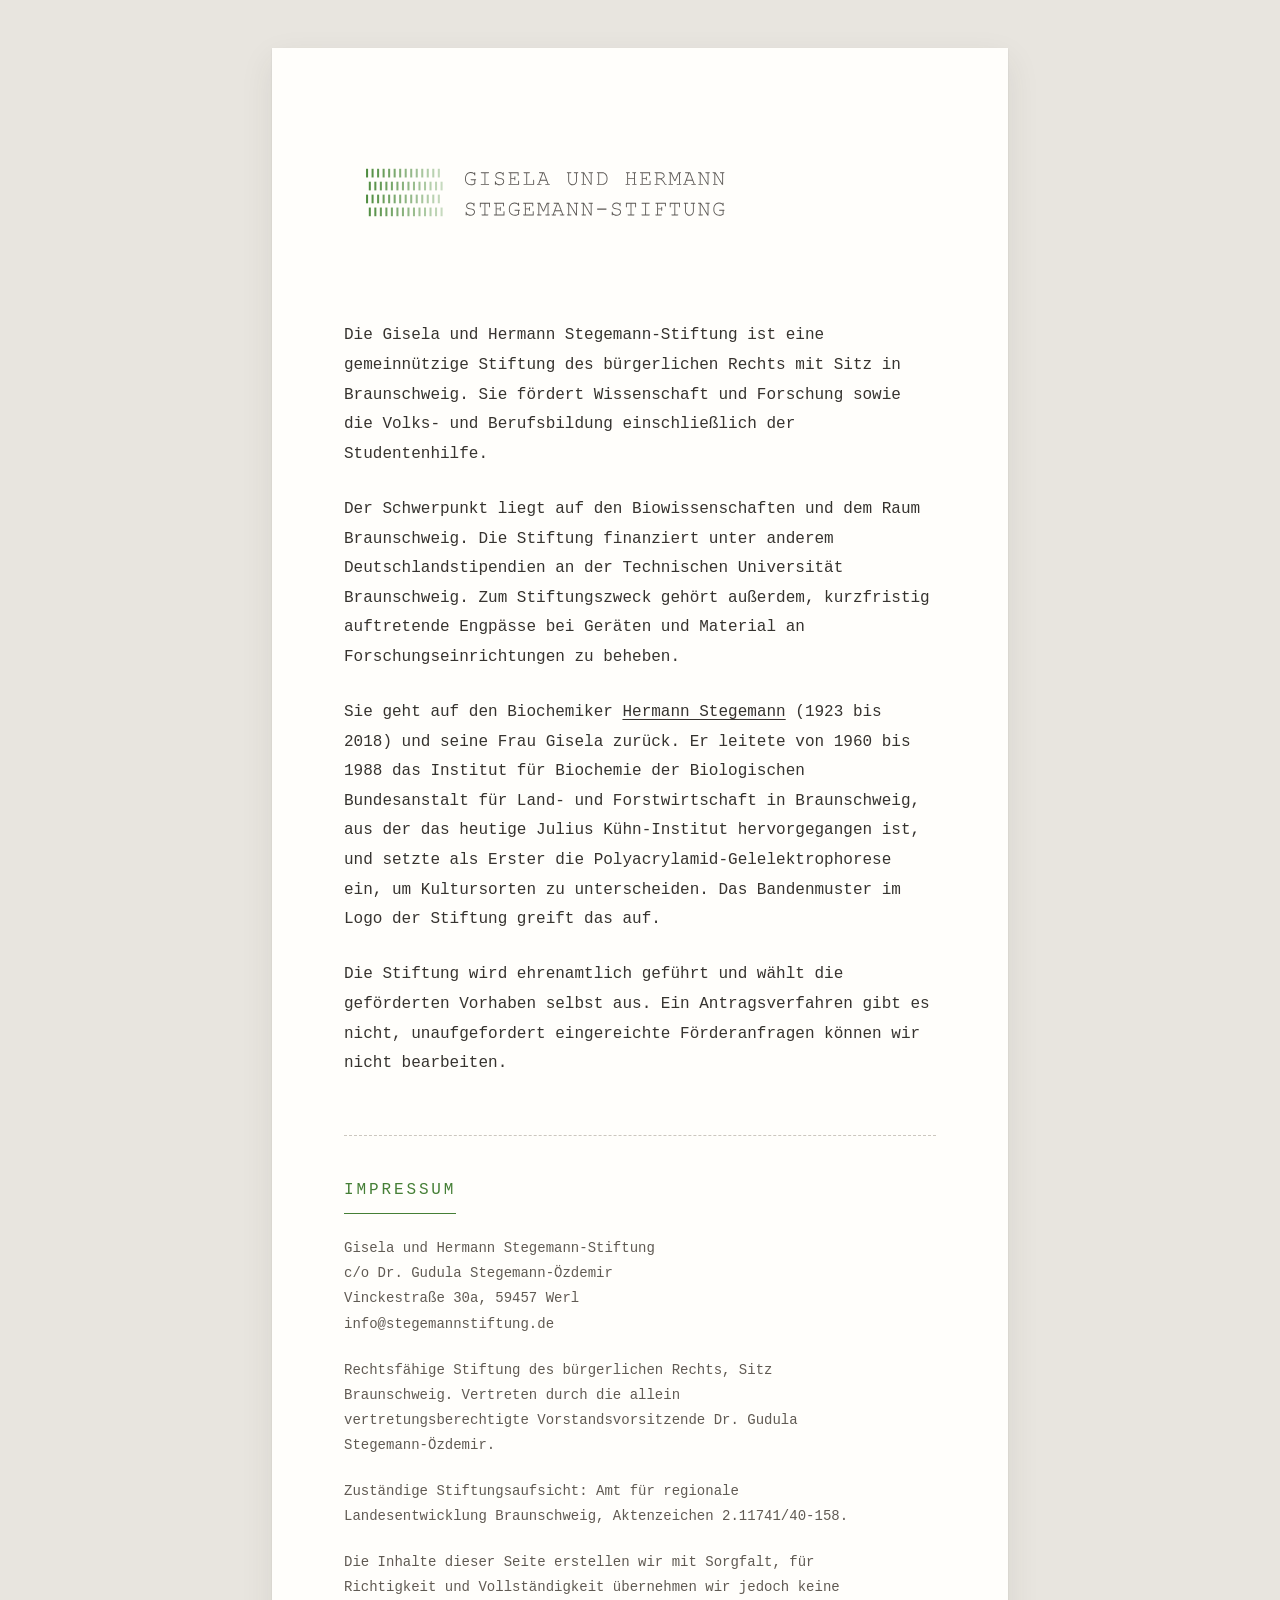
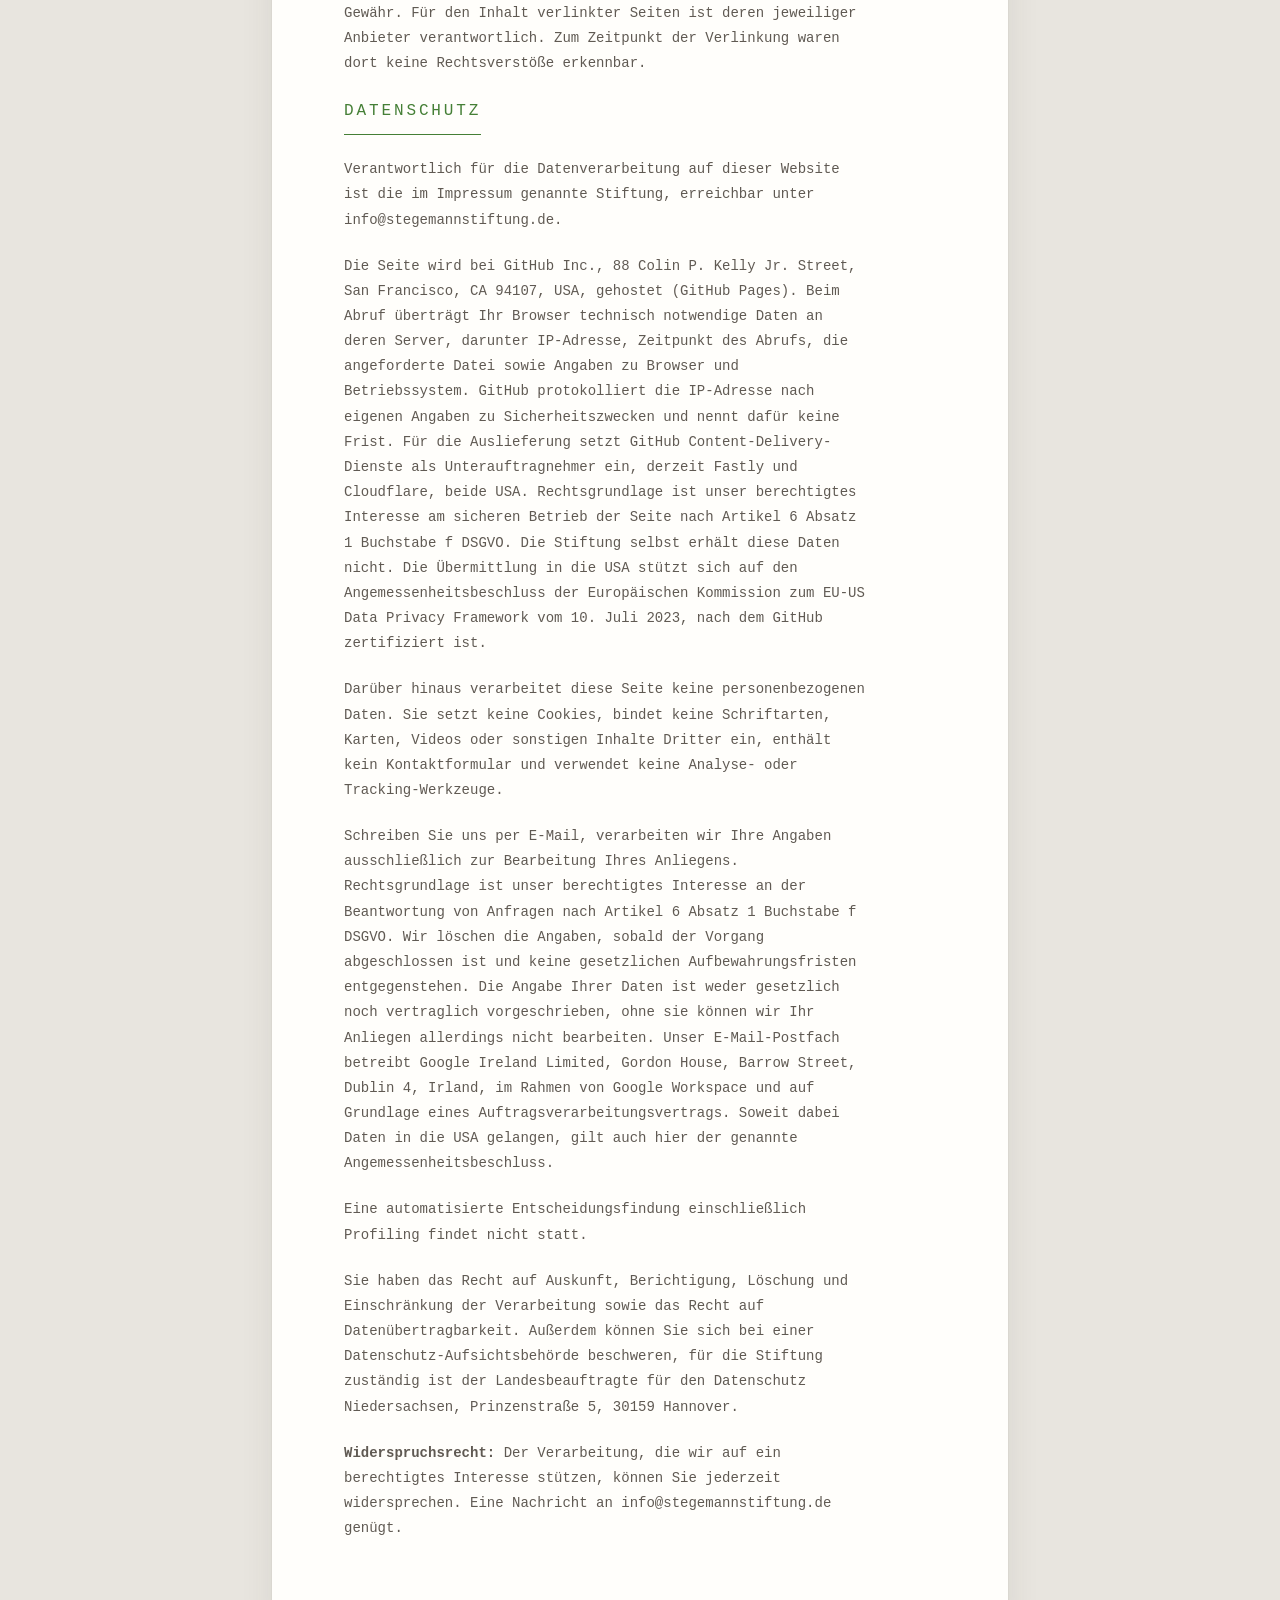
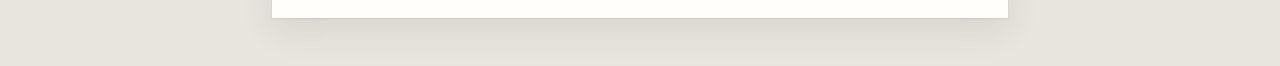
==== index.html @ 4bf82925 "Datenschutzerklaerung um die fehlenden Pflichtangaben ergaenzen Aus drei Pruefungen aus Abmahnerpers" ====
<!DOCTYPE html>
<html lang="de">
<head>
<meta charset="utf-8">
<meta name="viewport" content="width=device-width, initial-scale=1">
<title>Gisela und Hermann Stegemann-Stiftung</title>
<meta name="description" content="Gisela und Hermann Stegemann-Stiftung, Braunschweig. Förderung von Wissenschaft und Forschung sowie der Studentenhilfe.">
<meta name="robots" content="noindex, nofollow">
<link rel="icon" href="data:,">
<style>
  :root {
    color-scheme: light;
    --ink: #36332f;
    --ink-soft: #605a53;
    --green: #457f36;
    --paper: #fffefb;
    --desk: #e8e5df;
  }
  * { box-sizing: border-box; }
  body {
    margin: 0; padding: 0; background: var(--desk);
    font-family: "Courier New", Courier, "Nimbus Mono PS", monospace;
    font-size: 1rem; line-height: 1.85; color: var(--ink);
    -webkit-font-smoothing: antialiased;
  }
  .sheet {
    max-width: 46rem; margin: 3rem auto; padding: 4rem 4.5rem 3.5rem;
    background: var(--paper);
    box-shadow: 0 1px 2px rgba(54,51,47,.10), 0 12px 32px rgba(54,51,47,.09);
  }
  img.logo { display: block; width: 100%; max-width: 25rem; height: auto; margin: 0 0 3rem -.4rem; }
  h1 { margin: 0; }
  p { margin: 0 0 1.6rem; max-width: 62ch; }
  a { color: inherit; text-decoration: underline; text-underline-offset: .2em; }
  a:hover { color: var(--green); }
  h2 {
    font-size: 1rem; font-weight: 400; letter-spacing: .18em; text-transform: uppercase;
    color: var(--green); margin: 0 0 1.4rem;
    border-bottom: 1px solid var(--green); padding-bottom: .5rem; display: inline-block;
  }
  .rule { border: 0; border-top: 1px dashed #ccc7bf; margin: 3.5rem 0 2.5rem; }
  footer { font-size: .875rem; line-height: 1.8; color: var(--ink-soft); }
  footer p { margin: 0 0 1.3rem; }
  @media (max-width: 640px) {
    body { font-size: .9375rem; }
    .sheet { margin: 0; padding: 2.5rem 1.5rem 2.5rem; box-shadow: none; min-height: 100vh; }
    img.logo { margin-bottom: 2.25rem; margin-left: 0; }
  }
</style>
</head>
<body>

<main class="sheet">

  <h1><img class="logo" src="logo.svg" alt="Gisela und Hermann Stegemann-Stiftung"></h1>

  <p>
    Die Gisela und Hermann Stegemann-Stiftung ist eine gemeinnützige Stiftung des
    bürgerlichen Rechts mit Sitz in Braunschweig. Sie fördert Wissenschaft und Forschung
    sowie die Volks- und Berufsbildung einschließlich der Studentenhilfe.
  </p>
  <p>
    Der Schwerpunkt liegt auf den Biowissenschaften und dem Raum Braunschweig. Die
    Stiftung finanziert unter anderem Deutschlandstipendien an der Technischen
    Universität Braunschweig. Zum Stiftungszweck gehört außerdem, kurzfristig
    auftretende Engpässe bei Geräten und Material an Forschungseinrichtungen zu
    beheben.
  </p>
  <p>
    Sie geht auf den Biochemiker
    <a href="https://de.wikipedia.org/wiki/Hermann_Stegemann_(Biochemiker)">Hermann Stegemann</a>
    (1923 bis 2018) und seine Frau Gisela zurück. Er leitete von 1960 bis 1988 das Institut
    für Biochemie der Biologischen Bundesanstalt für Land- und Forstwirtschaft in
    Braunschweig, aus der das heutige Julius Kühn-Institut hervorgegangen ist, und setzte
    als Erster die Polyacrylamid-Gelelektrophorese ein, um Kultursorten zu unterscheiden.
    Das Bandenmuster im Logo der Stiftung greift das auf.
  </p>
  <p>
    Die Stiftung wird ehrenamtlich geführt und wählt die geförderten Vorhaben selbst
    aus. Ein Antragsverfahren gibt es nicht, unaufgefordert eingereichte Förderanfragen
    können wir nicht bearbeiten.
  </p>

  <hr class="rule">

  <footer>
    <h2 id="impressum">Impressum</h2>
    <p>
      Gisela und Hermann Stegemann-Stiftung<br>
      c/o Dr. Gudula Stegemann-Özdemir<br>
      Vinckestraße 30a, 59457 Werl<br>
      info@stegemannstiftung.de
    </p>
    <p>
      Rechtsfähige Stiftung des bürgerlichen Rechts, Sitz Braunschweig.
      Vertreten durch die allein vertretungsberechtigte Vorstandsvorsitzende
      Dr. Gudula Stegemann-Özdemir.
    </p>
    <p>
      Zuständige Stiftungsaufsicht: Amt für regionale Landesentwicklung Braunschweig,
      Aktenzeichen 2.11741/40-158.
    </p>
    <p>
      Die Inhalte dieser Seite erstellen wir mit Sorgfalt, für Richtigkeit und
      Vollständigkeit übernehmen wir jedoch keine Gewähr. Für den Inhalt verlinkter
      Seiten ist deren jeweiliger Anbieter verantwortlich. Zum Zeitpunkt der Verlinkung
      waren dort keine Rechtsverstöße erkennbar.
    </p>
    <h2 id="datenschutz">Datenschutz</h2>
    <p>
      Verantwortlich für die Datenverarbeitung auf dieser Website ist die im Impressum
      genannte Stiftung, erreichbar unter info@stegemannstiftung.de.
    </p>
    <p>
      Die Seite wird bei GitHub Inc., 88 Colin P. Kelly Jr. Street, San Francisco, CA
      94107, USA, gehostet (GitHub Pages). Beim Abruf überträgt Ihr Browser technisch
      notwendige Daten an deren Server, darunter IP-Adresse, Zeitpunkt des Abrufs, die
      angeforderte Datei sowie Angaben zu Browser und Betriebssystem. GitHub protokolliert
      die IP-Adresse nach eigenen Angaben zu Sicherheitszwecken und nennt dafür keine
      Frist. Für die Auslieferung setzt GitHub Content-Delivery-Dienste als
      Unterauftragnehmer ein, derzeit Fastly und Cloudflare, beide USA. Rechtsgrundlage
      ist unser berechtigtes Interesse am sicheren Betrieb der Seite nach Artikel 6
      Absatz 1 Buchstabe f DSGVO. Die Stiftung selbst erhält diese Daten nicht. Die
      Übermittlung in die USA stützt sich auf den Angemessenheitsbeschluss der
      Europäischen Kommission zum EU-US Data Privacy Framework vom 10. Juli 2023, nach
      dem GitHub zertifiziert ist.
    </p>
    <p>
      Darüber hinaus verarbeitet diese Seite keine personenbezogenen Daten. Sie setzt
      keine Cookies, bindet keine Schriftarten, Karten, Videos oder sonstigen Inhalte
      Dritter ein, enthält kein Kontaktformular und verwendet keine Analyse- oder
      Tracking-Werkzeuge.
    </p>
    <p>
      Schreiben Sie uns per E-Mail, verarbeiten wir Ihre Angaben ausschließlich zur
      Bearbeitung Ihres Anliegens. Rechtsgrundlage ist unser berechtigtes Interesse an
      der Beantwortung von Anfragen nach Artikel 6 Absatz 1 Buchstabe f DSGVO. Wir
      löschen die Angaben, sobald der Vorgang abgeschlossen ist und keine gesetzlichen
      Aufbewahrungsfristen entgegenstehen. Die Angabe Ihrer Daten ist weder gesetzlich
      noch vertraglich vorgeschrieben, ohne sie können wir Ihr Anliegen allerdings nicht
      bearbeiten. Unser E-Mail-Postfach betreibt Google Ireland Limited, Gordon House,
      Barrow Street, Dublin 4, Irland, im Rahmen von Google Workspace und auf Grundlage
      eines Auftragsverarbeitungsvertrags. Soweit dabei Daten in die USA gelangen, gilt
      auch hier der genannte Angemessenheitsbeschluss.
    </p>
    <p>
      Eine automatisierte Entscheidungsfindung einschließlich Profiling findet nicht statt.
    </p>
    <p>
      Sie haben das Recht auf Auskunft, Berichtigung, Löschung und Einschränkung der
      Verarbeitung sowie das Recht auf Datenübertragbarkeit. Außerdem können Sie sich bei
      einer Datenschutz-Aufsichtsbehörde beschweren, für die Stiftung zuständig ist der
      Landesbeauftragte für den Datenschutz Niedersachsen, Prinzenstraße 5, 30159 Hannover.
    </p>
    <p>
      <strong>Widerspruchsrecht:</strong> Der Verarbeitung, die wir auf ein berechtigtes
      Interesse stützen, können Sie jederzeit widersprechen. Eine Nachricht an
      info@stegemannstiftung.de genügt.
    </p>
  </footer>

</main>

</body>
</html>
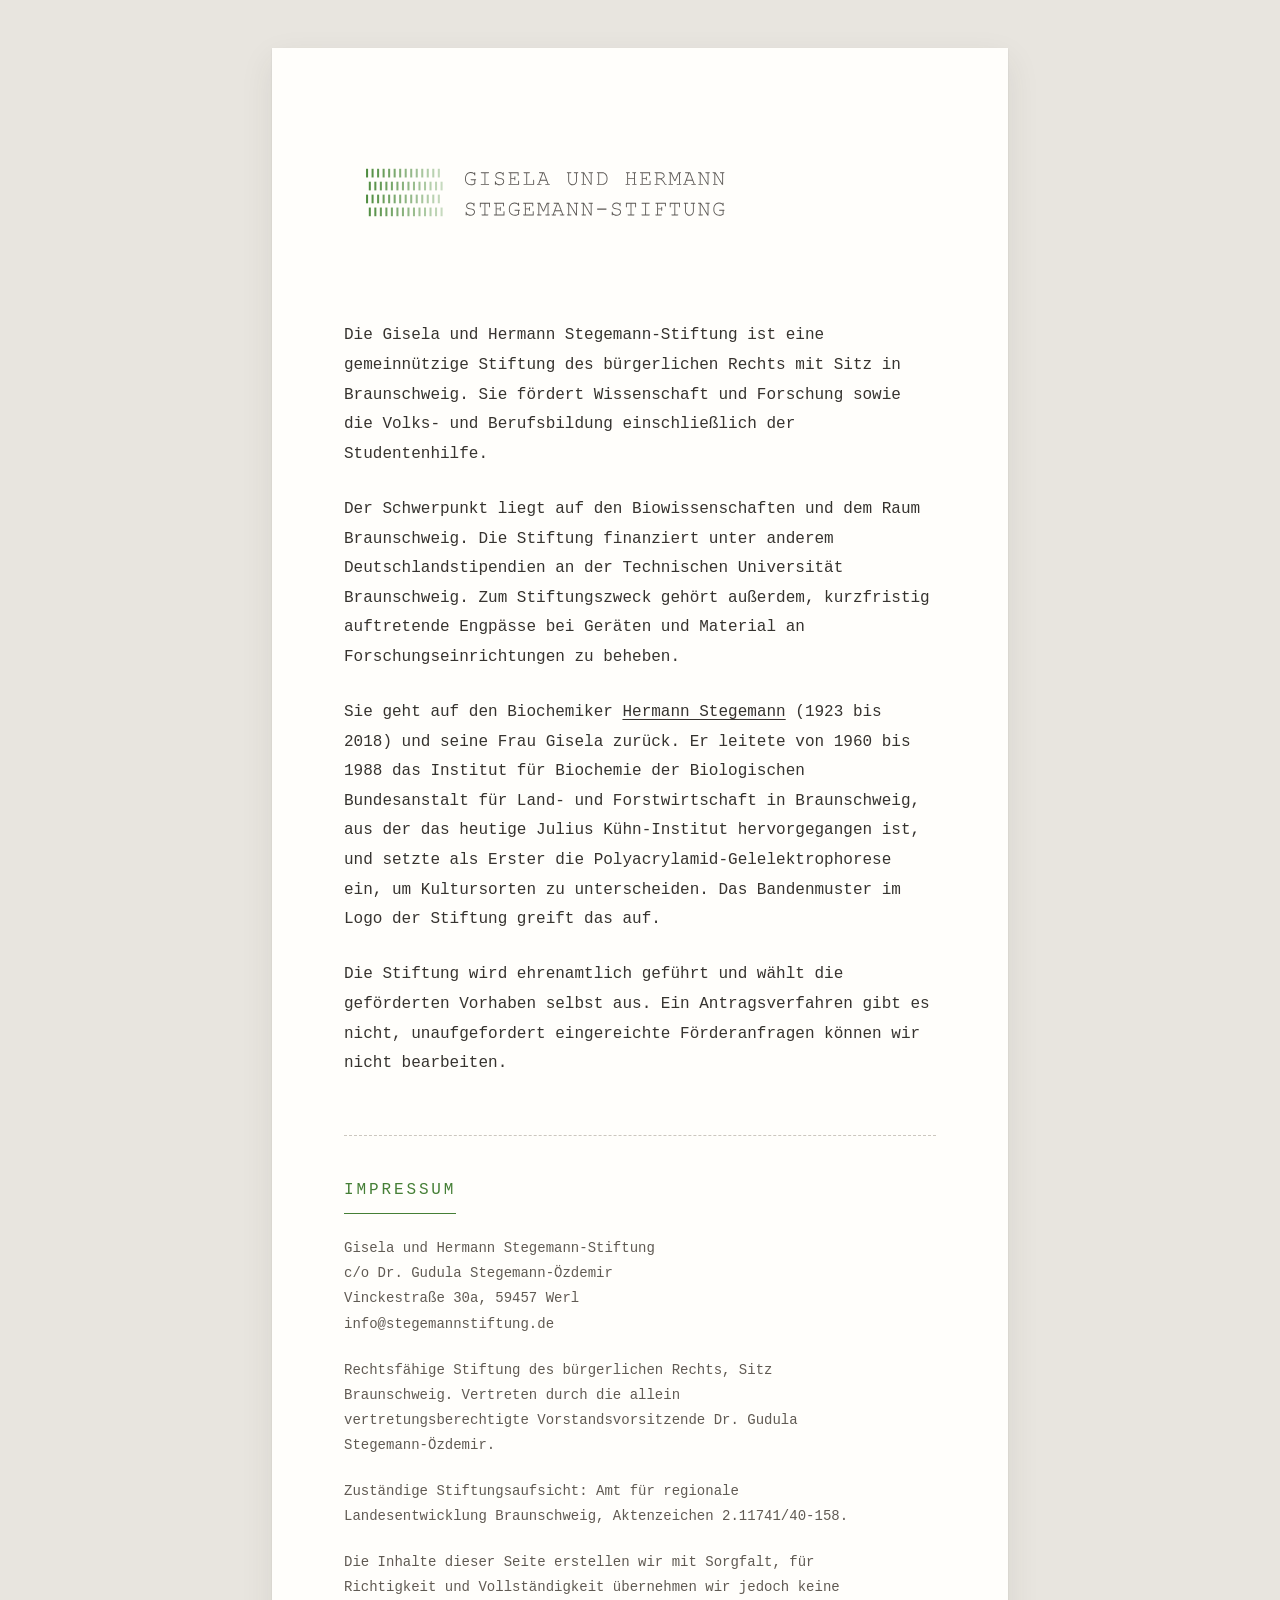
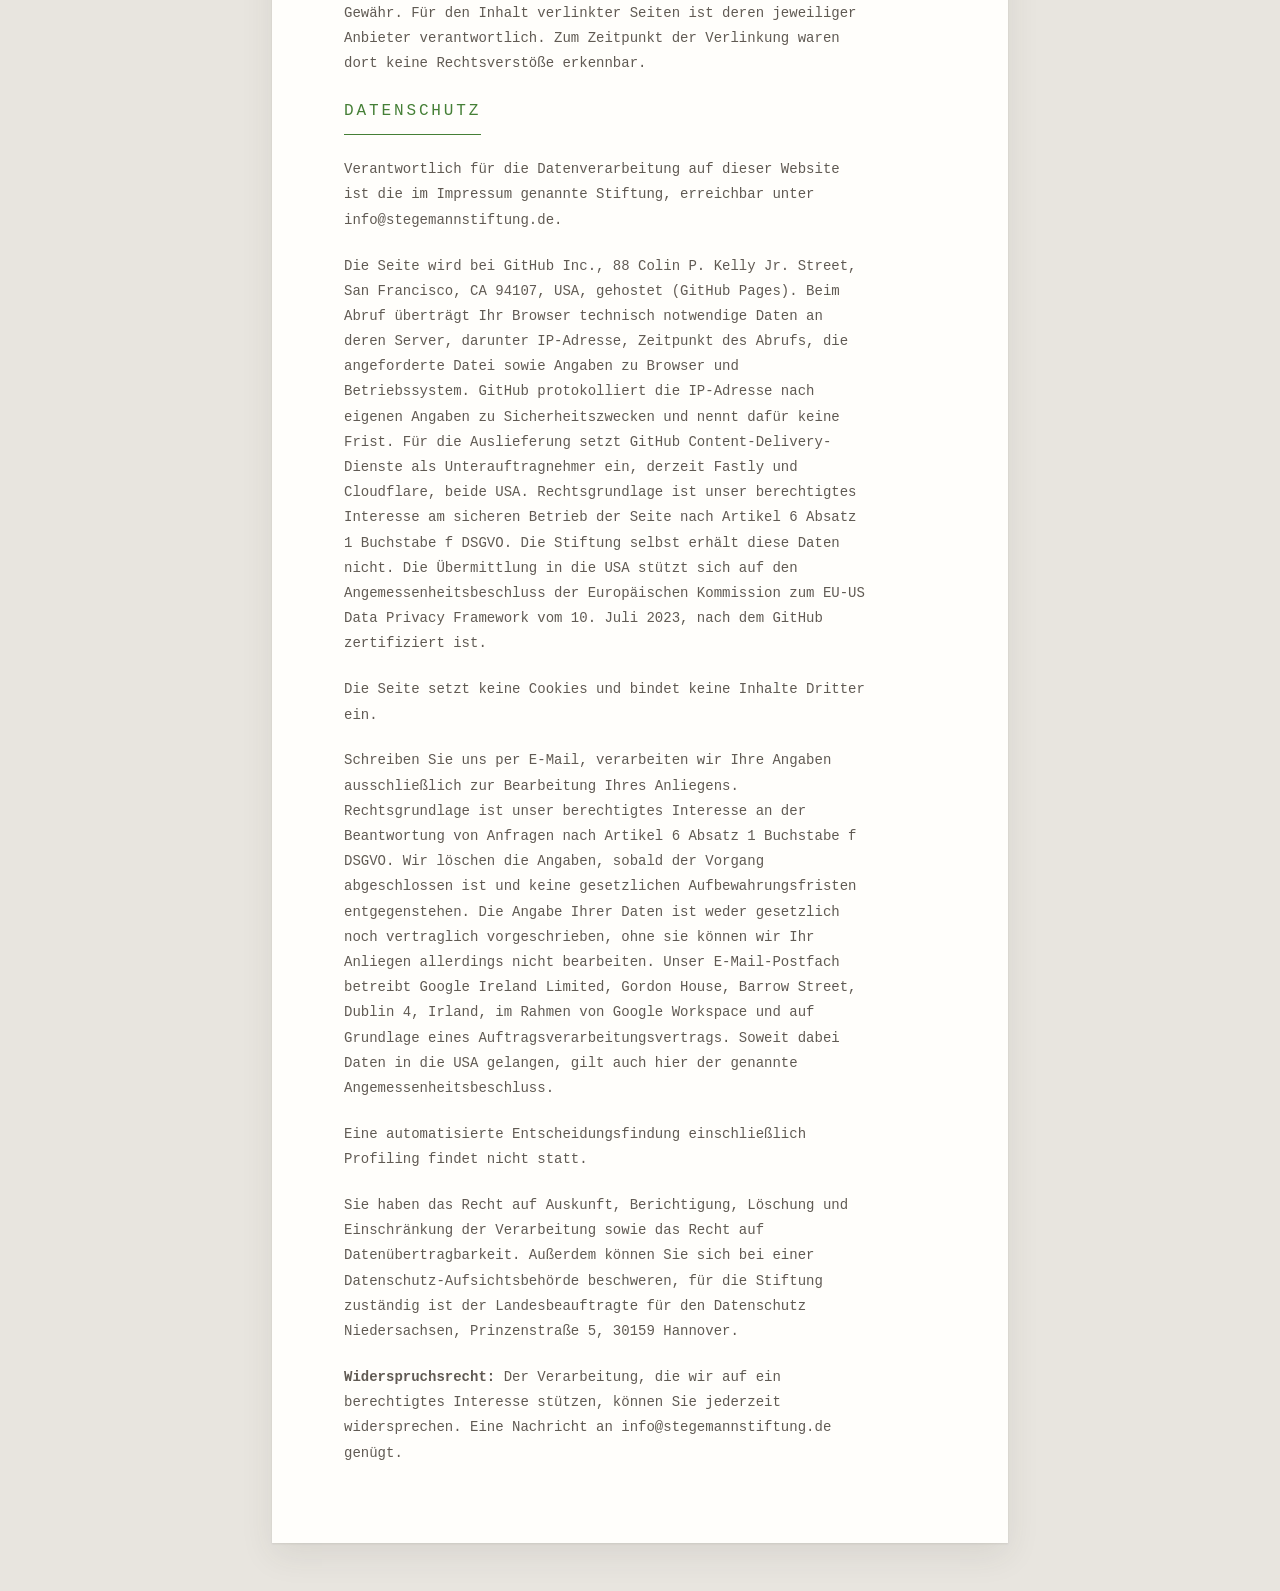
==== commit 6b49ad40: "Aufzaehlung der nicht genutzten Techniken auf einen Satz kuerzen Eine Negativliste ist nach Artikel " ====
--- a/index.html
+++ b/index.html
@@ -126,10 +126,7 @@
       dem GitHub zertifiziert ist.
     </p>
     <p>
-      Darüber hinaus verarbeitet diese Seite keine personenbezogenen Daten. Sie setzt
-      keine Cookies, bindet keine Schriftarten, Karten, Videos oder sonstigen Inhalte
-      Dritter ein, enthält kein Kontaktformular und verwendet keine Analyse- oder
-      Tracking-Werkzeuge.
+      Die Seite setzt keine Cookies und bindet keine Inhalte Dritter ein.
     </p>
     <p>
       Schreiben Sie uns per E-Mail, verarbeiten wir Ihre Angaben ausschließlich zur
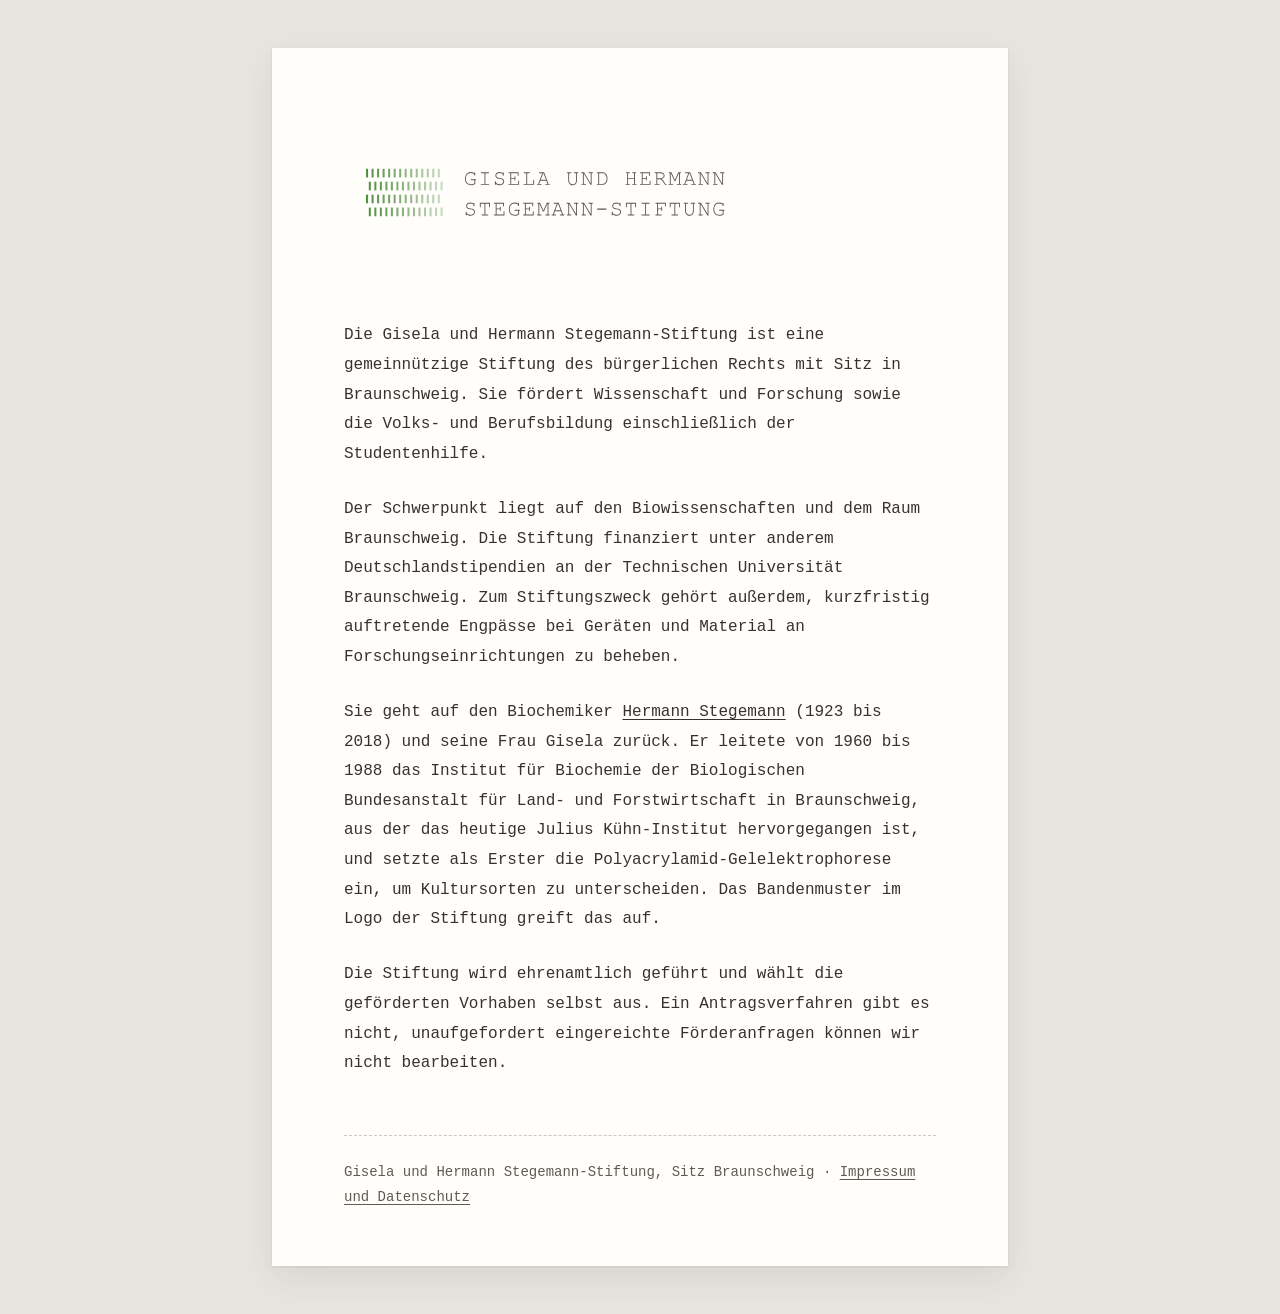
==== commit 0c38eb92: "Impressum und Datenschutz auf eine eigene Seite ziehen Die Startseite besteht jetzt aus Logo, vier A" ====
--- a/index.html
+++ b/index.html
@@ -7,51 +7,11 @@
 <meta name="description" content="Gisela und Hermann Stegemann-Stiftung, Braunschweig. Förderung von Wissenschaft und Forschung sowie der Studentenhilfe.">
 <meta name="robots" content="noindex, nofollow">
 <link rel="icon" href="data:,">
-<style>
-  :root {
-    color-scheme: light;
-    --ink: #36332f;
-    --ink-soft: #605a53;
-    --green: #457f36;
-    --paper: #fffefb;
-    --desk: #e8e5df;
-  }
-  * { box-sizing: border-box; }
-  body {
-    margin: 0; padding: 0; background: var(--desk);
-    font-family: "Courier New", Courier, "Nimbus Mono PS", monospace;
-    font-size: 1rem; line-height: 1.85; color: var(--ink);
-    -webkit-font-smoothing: antialiased;
-  }
-  .sheet {
-    max-width: 46rem; margin: 3rem auto; padding: 4rem 4.5rem 3.5rem;
-    background: var(--paper);
-    box-shadow: 0 1px 2px rgba(54,51,47,.10), 0 12px 32px rgba(54,51,47,.09);
-  }
-  img.logo { display: block; width: 100%; max-width: 25rem; height: auto; margin: 0 0 3rem -.4rem; }
-  h1 { margin: 0; }
-  p { margin: 0 0 1.6rem; max-width: 62ch; }
-  a { color: inherit; text-decoration: underline; text-underline-offset: .2em; }
-  a:hover { color: var(--green); }
-  h2 {
-    font-size: 1rem; font-weight: 400; letter-spacing: .18em; text-transform: uppercase;
-    color: var(--green); margin: 0 0 1.4rem;
-    border-bottom: 1px solid var(--green); padding-bottom: .5rem; display: inline-block;
-  }
-  .rule { border: 0; border-top: 1px dashed #ccc7bf; margin: 3.5rem 0 2.5rem; }
-  footer { font-size: .875rem; line-height: 1.8; color: var(--ink-soft); }
-  footer p { margin: 0 0 1.3rem; }
-  @media (max-width: 640px) {
-    body { font-size: .9375rem; }
-    .sheet { margin: 0; padding: 2.5rem 1.5rem 2.5rem; box-shadow: none; min-height: 100vh; }
-    img.logo { margin-bottom: 2.25rem; margin-left: 0; }
-  }
-</style>
+<link rel="stylesheet" href="style.css">
 </head>
 <body>
 
 <main class="sheet">
-
   <h1><img class="logo" src="logo.svg" alt="Gisela und Hermann Stegemann-Stiftung"></h1>
 
   <p>
@@ -81,78 +41,10 @@
     können wir nicht bearbeiten.
   </p>
 
-  <hr class="rule">
-
-  <footer>
-    <h2 id="impressum">Impressum</h2>
+  <footer class="legal">
     <p>
-      Gisela und Hermann Stegemann-Stiftung<br>
-      c/o Dr. Gudula Stegemann-Özdemir<br>
-      Vinckestraße 30a, 59457 Werl<br>
-      info@stegemannstiftung.de
-    </p>
-    <p>
-      Rechtsfähige Stiftung des bürgerlichen Rechts, Sitz Braunschweig.
-      Vertreten durch die allein vertretungsberechtigte Vorstandsvorsitzende
-      Dr. Gudula Stegemann-Özdemir.
-    </p>
-    <p>
-      Zuständige Stiftungsaufsicht: Amt für regionale Landesentwicklung Braunschweig,
-      Aktenzeichen 2.11741/40-158.
-    </p>
-    <p>
-      Die Inhalte dieser Seite erstellen wir mit Sorgfalt, für Richtigkeit und
-      Vollständigkeit übernehmen wir jedoch keine Gewähr. Für den Inhalt verlinkter
-      Seiten ist deren jeweiliger Anbieter verantwortlich. Zum Zeitpunkt der Verlinkung
-      waren dort keine Rechtsverstöße erkennbar.
-    </p>
-    <h2 id="datenschutz">Datenschutz</h2>
-    <p>
-      Verantwortlich für die Datenverarbeitung auf dieser Website ist die im Impressum
-      genannte Stiftung, erreichbar unter info@stegemannstiftung.de.
-    </p>
-    <p>
-      Die Seite wird bei GitHub Inc., 88 Colin P. Kelly Jr. Street, San Francisco, CA
-      94107, USA, gehostet (GitHub Pages). Beim Abruf überträgt Ihr Browser technisch
-      notwendige Daten an deren Server, darunter IP-Adresse, Zeitpunkt des Abrufs, die
-      angeforderte Datei sowie Angaben zu Browser und Betriebssystem. GitHub protokolliert
-      die IP-Adresse nach eigenen Angaben zu Sicherheitszwecken und nennt dafür keine
-      Frist. Für die Auslieferung setzt GitHub Content-Delivery-Dienste als
-      Unterauftragnehmer ein, derzeit Fastly und Cloudflare, beide USA. Rechtsgrundlage
-      ist unser berechtigtes Interesse am sicheren Betrieb der Seite nach Artikel 6
-      Absatz 1 Buchstabe f DSGVO. Die Stiftung selbst erhält diese Daten nicht. Die
-      Übermittlung in die USA stützt sich auf den Angemessenheitsbeschluss der
-      Europäischen Kommission zum EU-US Data Privacy Framework vom 10. Juli 2023, nach
-      dem GitHub zertifiziert ist.
-    </p>
-    <p>
-      Die Seite setzt keine Cookies und bindet keine Inhalte Dritter ein.
-    </p>
-    <p>
-      Schreiben Sie uns per E-Mail, verarbeiten wir Ihre Angaben ausschließlich zur
-      Bearbeitung Ihres Anliegens. Rechtsgrundlage ist unser berechtigtes Interesse an
-      der Beantwortung von Anfragen nach Artikel 6 Absatz 1 Buchstabe f DSGVO. Wir
-      löschen die Angaben, sobald der Vorgang abgeschlossen ist und keine gesetzlichen
-      Aufbewahrungsfristen entgegenstehen. Die Angabe Ihrer Daten ist weder gesetzlich
-      noch vertraglich vorgeschrieben, ohne sie können wir Ihr Anliegen allerdings nicht
-      bearbeiten. Unser E-Mail-Postfach betreibt Google Ireland Limited, Gordon House,
-      Barrow Street, Dublin 4, Irland, im Rahmen von Google Workspace und auf Grundlage
-      eines Auftragsverarbeitungsvertrags. Soweit dabei Daten in die USA gelangen, gilt
-      auch hier der genannte Angemessenheitsbeschluss.
-    </p>
-    <p>
-      Eine automatisierte Entscheidungsfindung einschließlich Profiling findet nicht statt.
-    </p>
-    <p>
-      Sie haben das Recht auf Auskunft, Berichtigung, Löschung und Einschränkung der
-      Verarbeitung sowie das Recht auf Datenübertragbarkeit. Außerdem können Sie sich bei
-      einer Datenschutz-Aufsichtsbehörde beschweren, für die Stiftung zuständig ist der
-      Landesbeauftragte für den Datenschutz Niedersachsen, Prinzenstraße 5, 30159 Hannover.
-    </p>
-    <p>
-      <strong>Widerspruchsrecht:</strong> Der Verarbeitung, die wir auf ein berechtigtes
-      Interesse stützen, können Sie jederzeit widersprechen. Eine Nachricht an
-      info@stegemannstiftung.de genügt.
+      Gisela und Hermann Stegemann-Stiftung, Sitz Braunschweig &middot;
+      <a href="impressum.html">Impressum und Datenschutz</a>
     </p>
   </footer>
 
--- a/style.css
+++ b/style.css
@@ -0,0 +1,47 @@
+:root {
+    color-scheme: light;
+    --ink: #36332f;
+    --ink-soft: #605a53;
+    --green: #457f36;
+    --paper: #fffefb;
+    --desk: #e8e5df;
+  }
+  * { box-sizing: border-box; }
+  body {
+    margin: 0; padding: 0; background: var(--desk);
+    font-family: "Courier New", Courier, "Nimbus Mono PS", monospace;
+    font-size: 1rem; line-height: 1.85; color: var(--ink);
+    -webkit-font-smoothing: antialiased;
+  }
+  .sheet {
+    max-width: 46rem; margin: 3rem auto; padding: 4rem 4.5rem 3.5rem;
+    background: var(--paper);
+    box-shadow: 0 1px 2px rgba(54,51,47,.10), 0 12px 32px rgba(54,51,47,.09);
+  }
+  img.logo { display: block; width: 100%; max-width: 25rem; height: auto; margin: 0 0 3rem -.4rem; }
+  h1 { margin: 0; }
+  p { margin: 0 0 1.6rem; max-width: 62ch; }
+  a { color: inherit; text-decoration: underline; text-underline-offset: .2em; }
+  a:hover { color: var(--green); }
+  h2 {
+    font-size: 1rem; font-weight: 400; letter-spacing: .18em; text-transform: uppercase;
+    color: var(--green); margin: 0 0 1.4rem;
+    border-bottom: 1px solid var(--green); padding-bottom: .5rem; display: inline-block;
+  }
+  .rule { border: 0; border-top: 1px dashed #ccc7bf; margin: 3.5rem 0 2.5rem; }
+  footer { font-size: .875rem; line-height: 1.8; color: var(--ink-soft); }
+  footer p { margin: 0 0 1.3rem; }
+  @media (max-width: 640px) {
+    body { font-size: .9375rem; }
+    .sheet { margin: 0; padding: 2.5rem 1.5rem 2.5rem; box-shadow: none; min-height: 100vh; }
+    img.logo { margin-bottom: 2.25rem; margin-left: 0; }
+  }
+  footer.legal { margin-top: 3.5rem; padding-top: 1.5rem; border-top: 1px dashed #ccc7bf;
+                 font-size: .875rem; color: var(--ink-soft); }
+  footer.legal p { margin: 0; max-width: none; }
+  a.back { display: inline-block; margin-top: 3rem; font-size: .875rem; }
+  h1.page { font-size: 1rem; font-weight: 400; letter-spacing: .18em; text-transform: uppercase;
+            color: var(--green); margin: 0 0 2rem; border-bottom: 1px solid var(--green);
+            padding-bottom: .5rem; display: inline-block; }
+  a.brand { display: block; margin-bottom: 2.5rem; }
+  a.brand img { max-width: 18rem; }
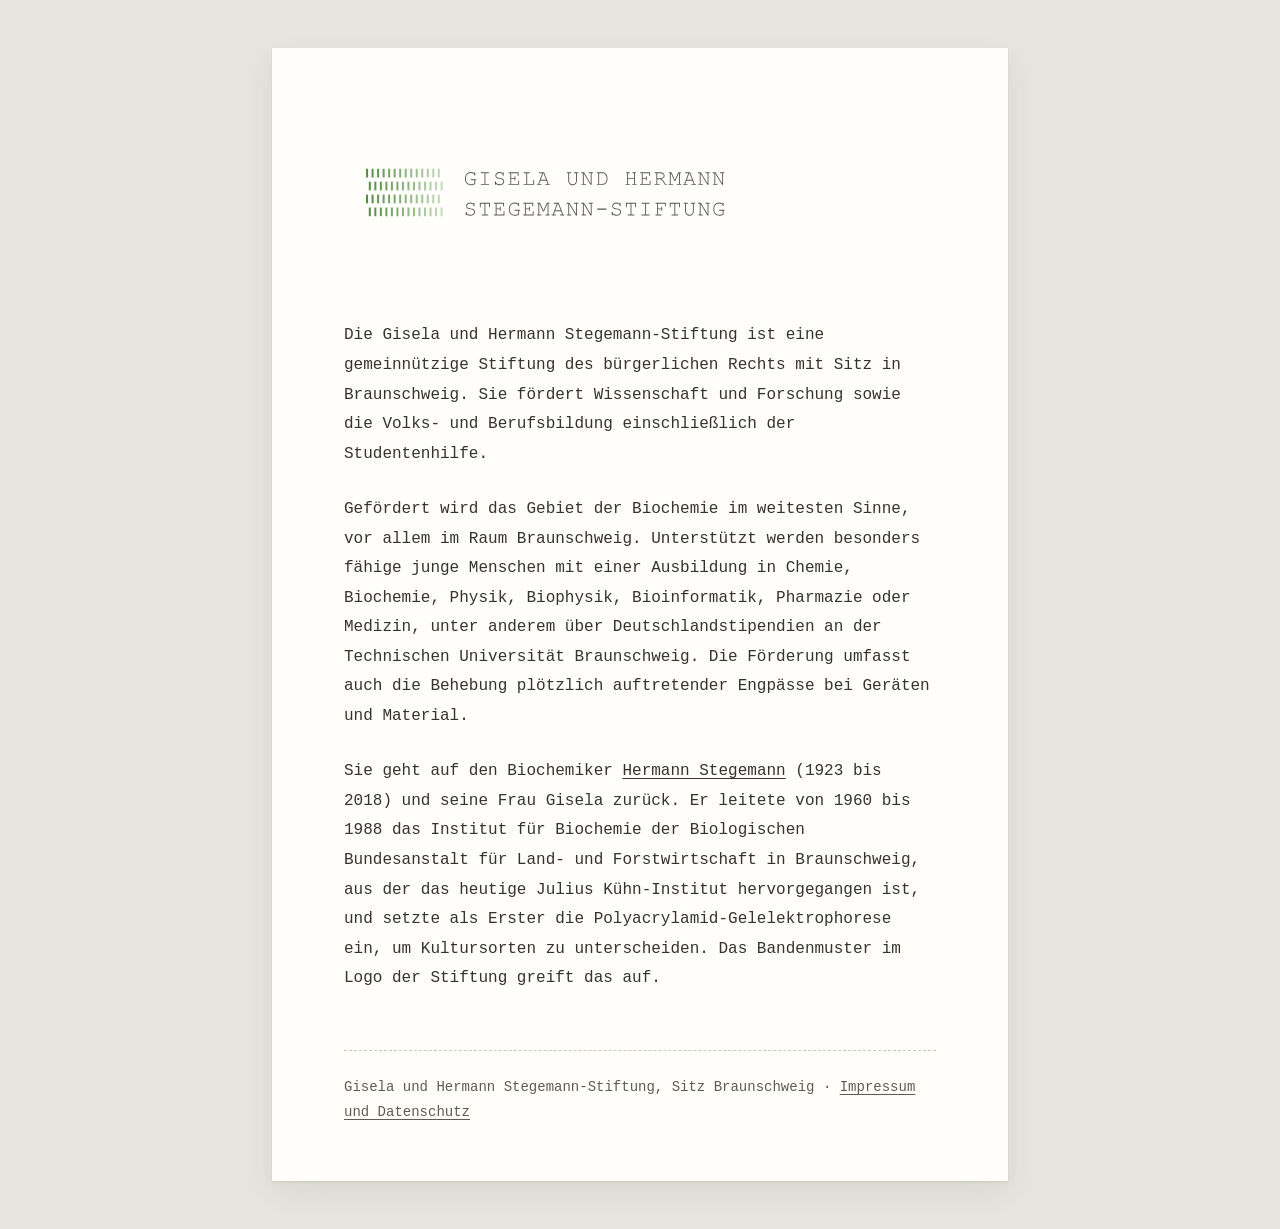
==== commit 3f3c2c78: "Zweckbeschreibung an das amtliche Stiftungsverzeichnis angleichen Gegenpruefung am Eintrag des Stift" ====
--- a/index.html
+++ b/index.html
@@ -20,11 +20,12 @@
     sowie die Volks- und Berufsbildung einschließlich der Studentenhilfe.
   </p>
   <p>
-    Der Schwerpunkt liegt auf den Biowissenschaften und dem Raum Braunschweig. Die
-    Stiftung finanziert unter anderem Deutschlandstipendien an der Technischen
-    Universität Braunschweig. Zum Stiftungszweck gehört außerdem, kurzfristig
-    auftretende Engpässe bei Geräten und Material an Forschungseinrichtungen zu
-    beheben.
+    Gefördert wird das Gebiet der Biochemie im weitesten Sinne, vor allem im Raum
+    Braunschweig. Unterstützt werden besonders fähige junge Menschen mit einer
+    Ausbildung in Chemie, Biochemie, Physik, Biophysik, Bioinformatik, Pharmazie oder
+    Medizin, unter anderem über Deutschlandstipendien an der Technischen Universität
+    Braunschweig. Die Förderung umfasst auch die Behebung plötzlich auftretender
+    Engpässe bei Geräten und Material.
   </p>
   <p>
     Sie geht auf den Biochemiker
@@ -34,11 +35,6 @@
     Braunschweig, aus der das heutige Julius Kühn-Institut hervorgegangen ist, und setzte
     als Erster die Polyacrylamid-Gelelektrophorese ein, um Kultursorten zu unterscheiden.
     Das Bandenmuster im Logo der Stiftung greift das auf.
-  </p>
-  <p>
-    Die Stiftung wird ehrenamtlich geführt und wählt die geförderten Vorhaben selbst
-    aus. Ein Antragsverfahren gibt es nicht, unaufgefordert eingereichte Förderanfragen
-    können wir nicht bearbeiten.
   </p>
 
   <footer class="legal">
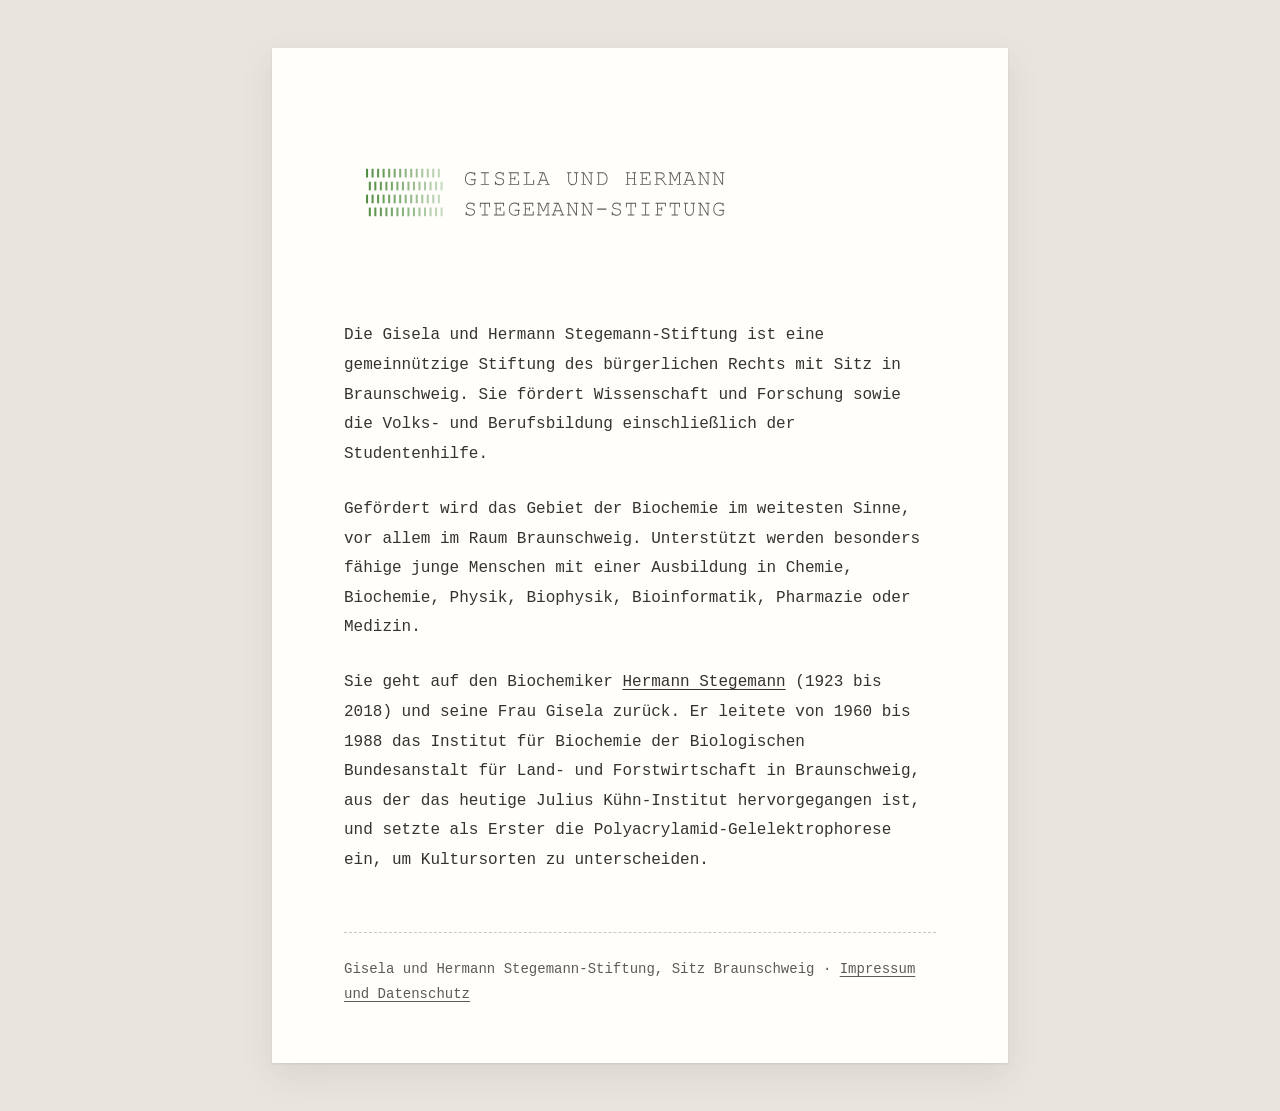
==== commit dfd095c6: "Drei Textstellen streichen Weg sind der Verweis auf die Deutschlandstipendien an der TU Braunschweig" ====
--- a/index.html
+++ b/index.html
@@ -23,9 +23,7 @@
     Gefördert wird das Gebiet der Biochemie im weitesten Sinne, vor allem im Raum
     Braunschweig. Unterstützt werden besonders fähige junge Menschen mit einer
     Ausbildung in Chemie, Biochemie, Physik, Biophysik, Bioinformatik, Pharmazie oder
-    Medizin, unter anderem über Deutschlandstipendien an der Technischen Universität
-    Braunschweig. Die Förderung umfasst auch die Behebung plötzlich auftretender
-    Engpässe bei Geräten und Material.
+    Medizin.
   </p>
   <p>
     Sie geht auf den Biochemiker
@@ -34,7 +32,6 @@
     für Biochemie der Biologischen Bundesanstalt für Land- und Forstwirtschaft in
     Braunschweig, aus der das heutige Julius Kühn-Institut hervorgegangen ist, und setzte
     als Erster die Polyacrylamid-Gelelektrophorese ein, um Kultursorten zu unterscheiden.
-    Das Bandenmuster im Logo der Stiftung greift das auf.
   </p>
 
   <footer class="legal">
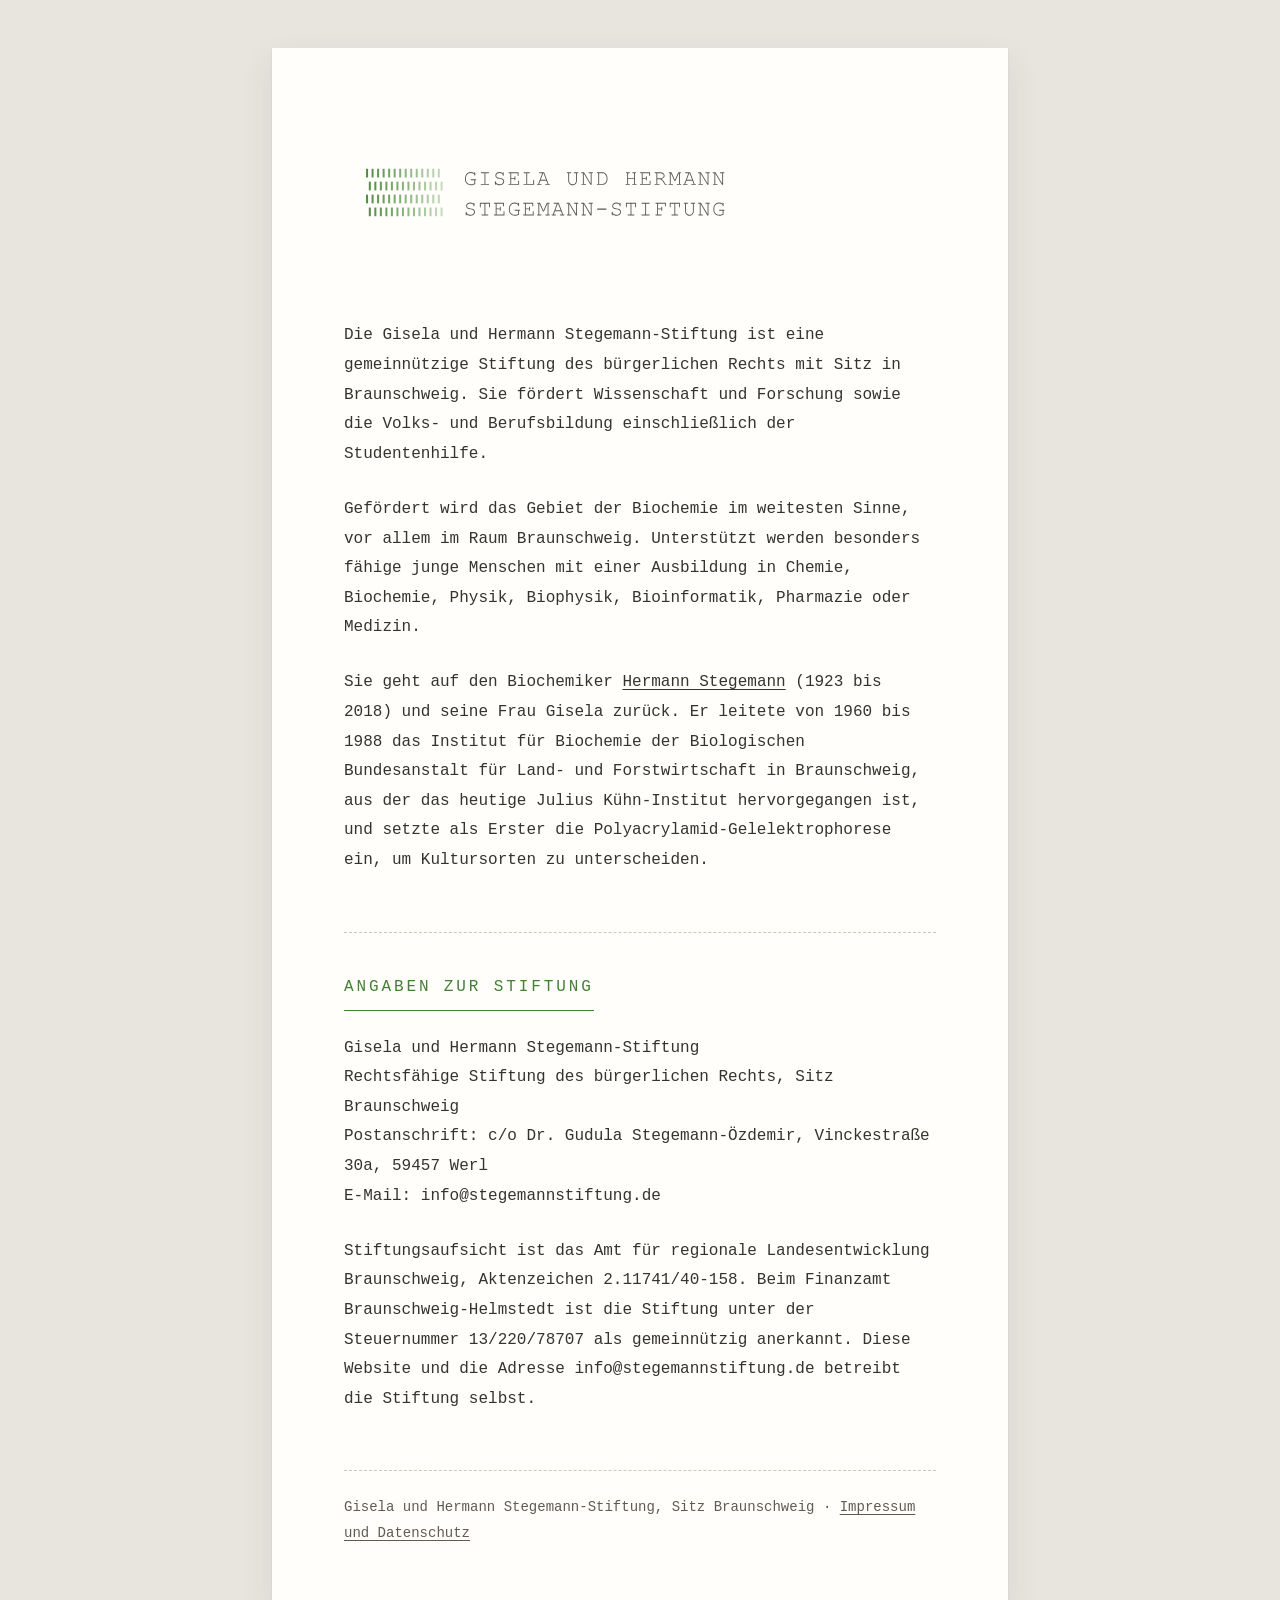
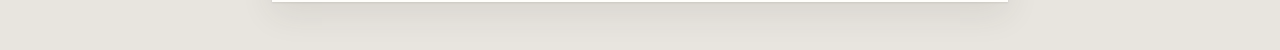
==== commit e96e5702: "Angaben zur Stiftung auf die Startseite nehmen" ====
--- a/index.html
+++ b/index.html
@@ -34,6 +34,22 @@
     als Erster die Polyacrylamid-Gelelektrophorese ein, um Kultursorten zu unterscheiden.
   </p>
 
+  <hr class="rule">
+
+  <h2>Angaben zur Stiftung</h2>
+  <p>
+    Gisela und Hermann Stegemann-Stiftung<br>
+    Rechtsfähige Stiftung des bürgerlichen Rechts, Sitz Braunschweig<br>
+    Postanschrift: c/o Dr. Gudula Stegemann-Özdemir, Vinckestraße 30a, 59457 Werl<br>
+    E-Mail: info@stegemannstiftung.de
+  </p>
+  <p>
+    Stiftungsaufsicht ist das Amt für regionale Landesentwicklung Braunschweig,
+    Aktenzeichen 2.11741/40-158. Beim Finanzamt Braunschweig-Helmstedt ist die Stiftung
+    unter der Steuernummer 13/220/78707 als gemeinnützig anerkannt. Diese Website und
+    die Adresse info@stegemannstiftung.de betreibt die Stiftung selbst.
+  </p>
+
   <footer class="legal">
     <p>
       Gisela und Hermann Stegemann-Stiftung, Sitz Braunschweig &middot;
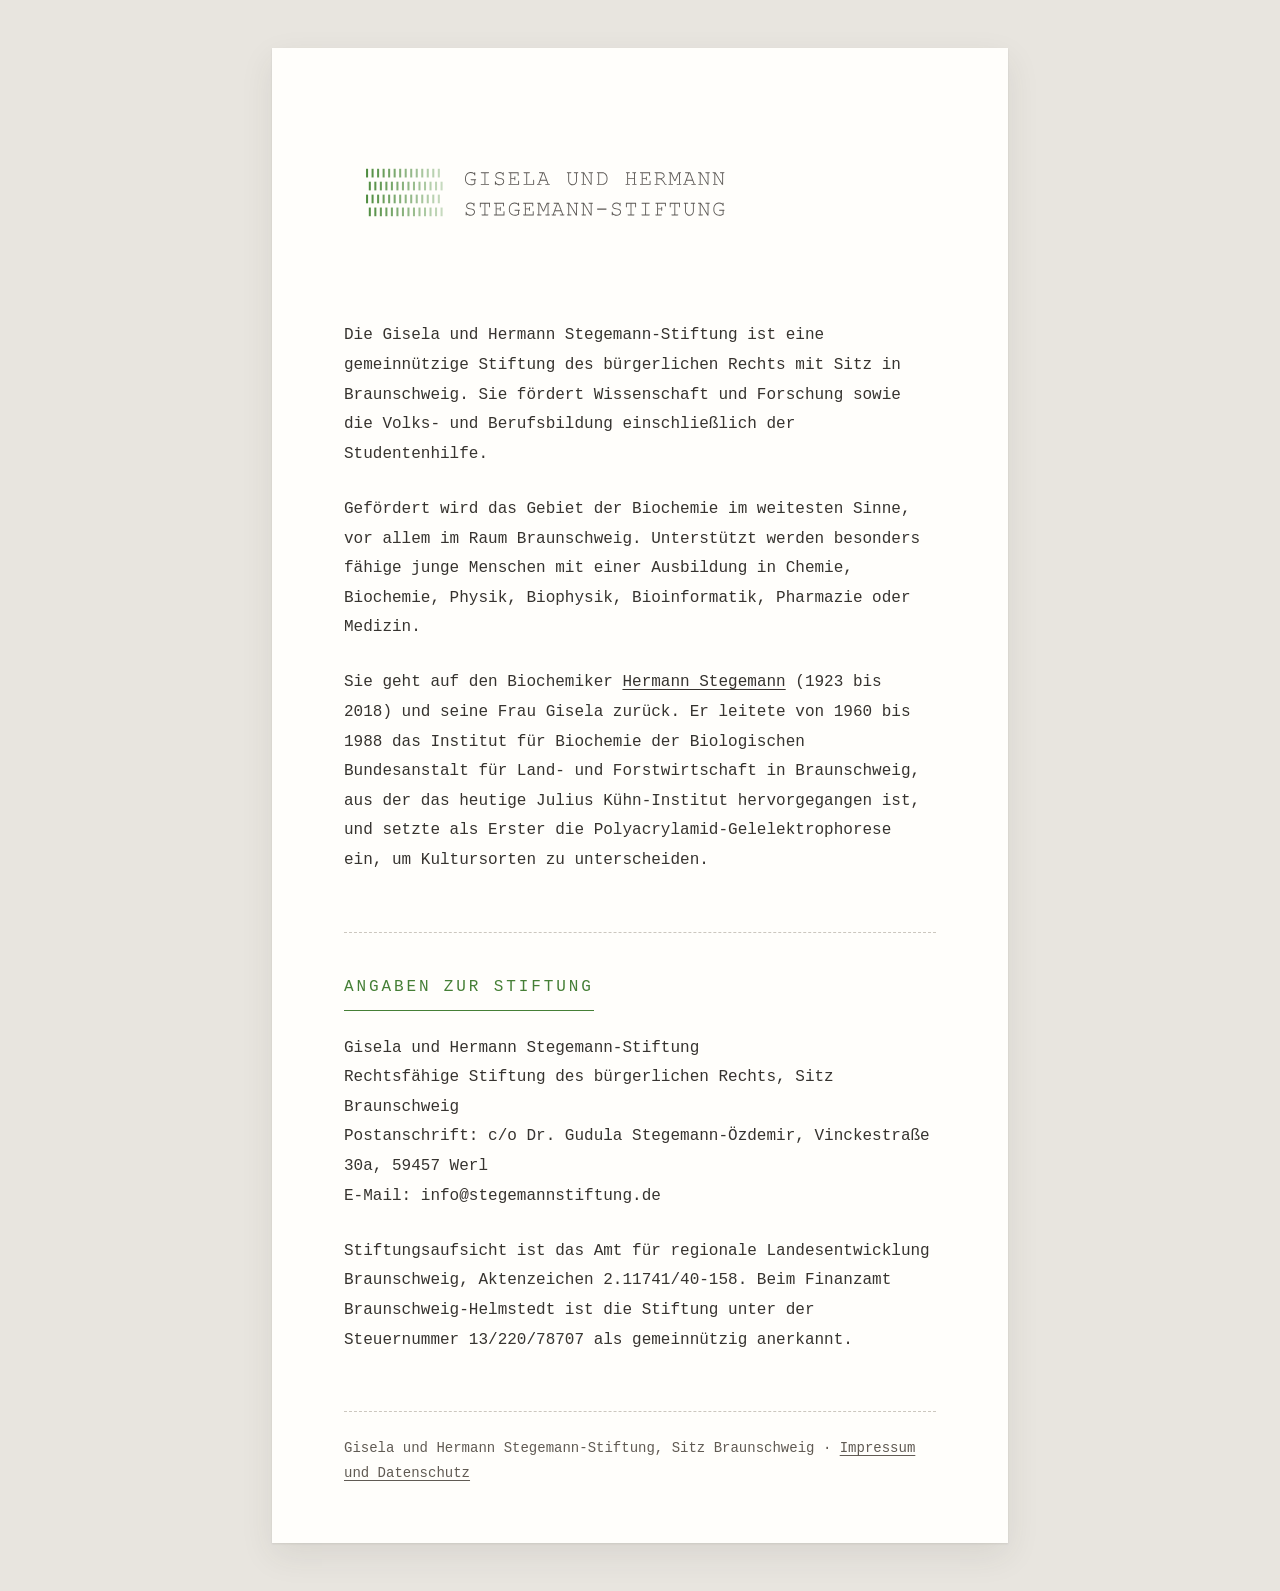
==== commit ab32df22: "Angaben zur Stiftung auf die Startseite nehmen" ====
--- a/index.html
+++ b/index.html
@@ -46,8 +46,7 @@
   <p>
     Stiftungsaufsicht ist das Amt für regionale Landesentwicklung Braunschweig,
     Aktenzeichen 2.11741/40-158. Beim Finanzamt Braunschweig-Helmstedt ist die Stiftung
-    unter der Steuernummer 13/220/78707 als gemeinnützig anerkannt. Diese Website und
-    die Adresse info@stegemannstiftung.de betreibt die Stiftung selbst.
+    unter der Steuernummer 13/220/78707 als gemeinnützig anerkannt.
   </p>
 
   <footer class="legal">
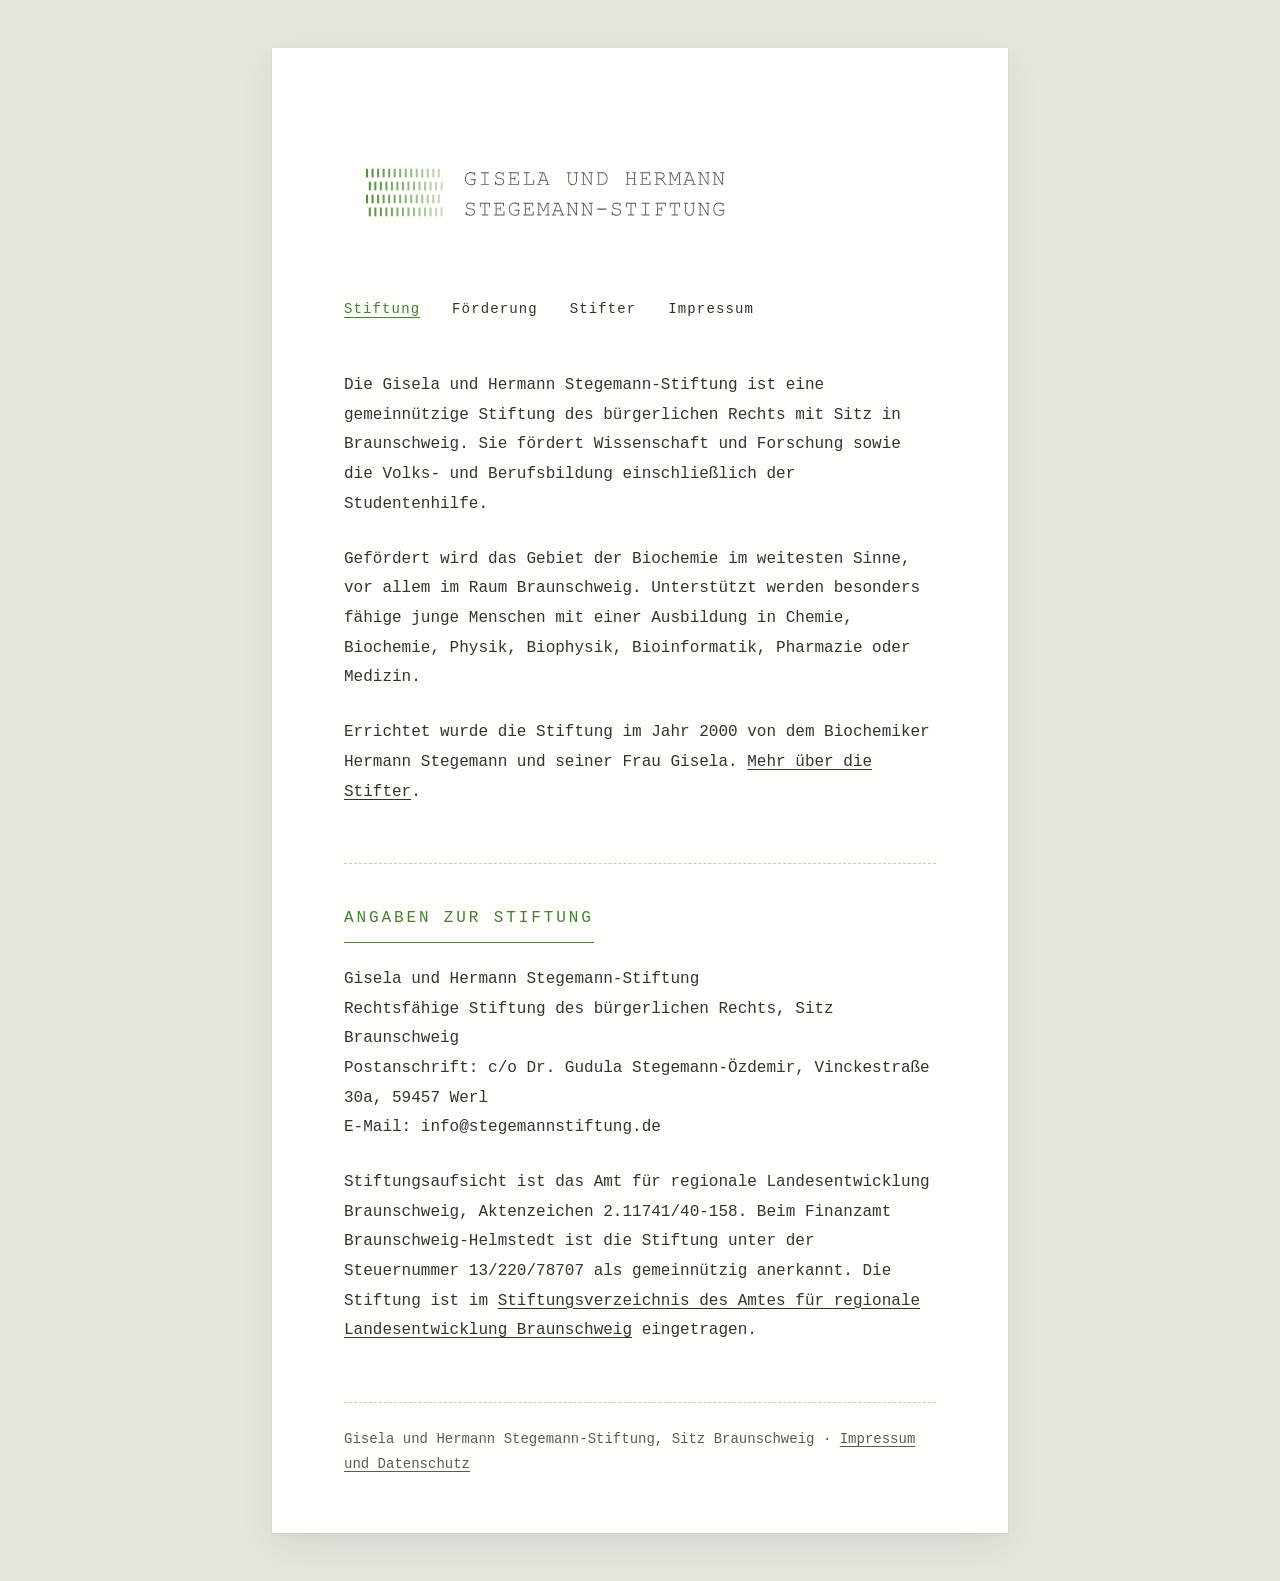
==== commit 06970e02: "Unterseiten Förderung und Stifter mit Navigation ergänzen Co-Authored-By: Claude Opus 5.5 (1M contex" ====
--- a/index.html
+++ b/index.html
@@ -13,6 +13,12 @@
 
 <main class="sheet">
   <h1><img class="logo" src="logo.svg" alt="Gisela und Hermann Stegemann-Stiftung"></h1>
+  <nav class="site">
+    <a href="index.html" aria-current="page">Stiftung</a>
+    <a href="foerderung.html">Förderung</a>
+    <a href="stifter.html">Stifter</a>
+    <a href="impressum.html">Impressum</a>
+  </nav>
 
   <p>
     Die Gisela und Hermann Stegemann-Stiftung ist eine gemeinnützige Stiftung des
@@ -26,12 +32,8 @@
     Medizin.
   </p>
   <p>
-    Sie geht auf den Biochemiker
-    <a href="https://de.wikipedia.org/wiki/Hermann_Stegemann_(Biochemiker)">Hermann Stegemann</a>
-    (1923 bis 2018) und seine Frau Gisela zurück. Er leitete von 1960 bis 1988 das Institut
-    für Biochemie der Biologischen Bundesanstalt für Land- und Forstwirtschaft in
-    Braunschweig, aus der das heutige Julius Kühn-Institut hervorgegangen ist, und setzte
-    als Erster die Polyacrylamid-Gelelektrophorese ein, um Kultursorten zu unterscheiden.
+    Errichtet wurde die Stiftung im Jahr 2000 von dem Biochemiker Hermann Stegemann und
+    seiner Frau Gisela. <a href="stifter.html">Mehr über die Stifter</a>.
   </p>
 
   <hr class="rule">
@@ -46,7 +48,9 @@
   <p>
     Stiftungsaufsicht ist das Amt für regionale Landesentwicklung Braunschweig,
     Aktenzeichen 2.11741/40-158. Beim Finanzamt Braunschweig-Helmstedt ist die Stiftung
-    unter der Steuernummer 13/220/78707 als gemeinnützig anerkannt.
+    unter der Steuernummer 13/220/78707 als gemeinnützig anerkannt. Die Stiftung ist im
+    <a href="https://www.arl-bs.niedersachsen.de/stiftungen/stiftungen-125836.html">Stiftungsverzeichnis
+    des Amtes für regionale Landesentwicklung Braunschweig</a> eingetragen.
   </p>
 
   <footer class="legal">
--- a/style.css
+++ b/style.css
@@ -45,3 +45,9 @@
             padding-bottom: .5rem; display: inline-block; }
   a.brand { display: block; margin-bottom: 2.5rem; }
   a.brand img { max-width: 18rem; }
+  nav.site { margin: -1.5rem 0 3rem; font-size: .875rem; letter-spacing: .08em; }
+  nav.site a { margin-right: 1.4rem; text-decoration: none; border-bottom: 1px solid transparent; }
+  nav.site a:hover { border-bottom-color: var(--green); }
+  nav.site a[aria-current="page"] { color: var(--green); border-bottom-color: var(--green); }
+  ul { margin: 0 0 1.6rem; padding-left: 1.2rem; max-width: 62ch; }
+  li { margin-bottom: .6rem; }
